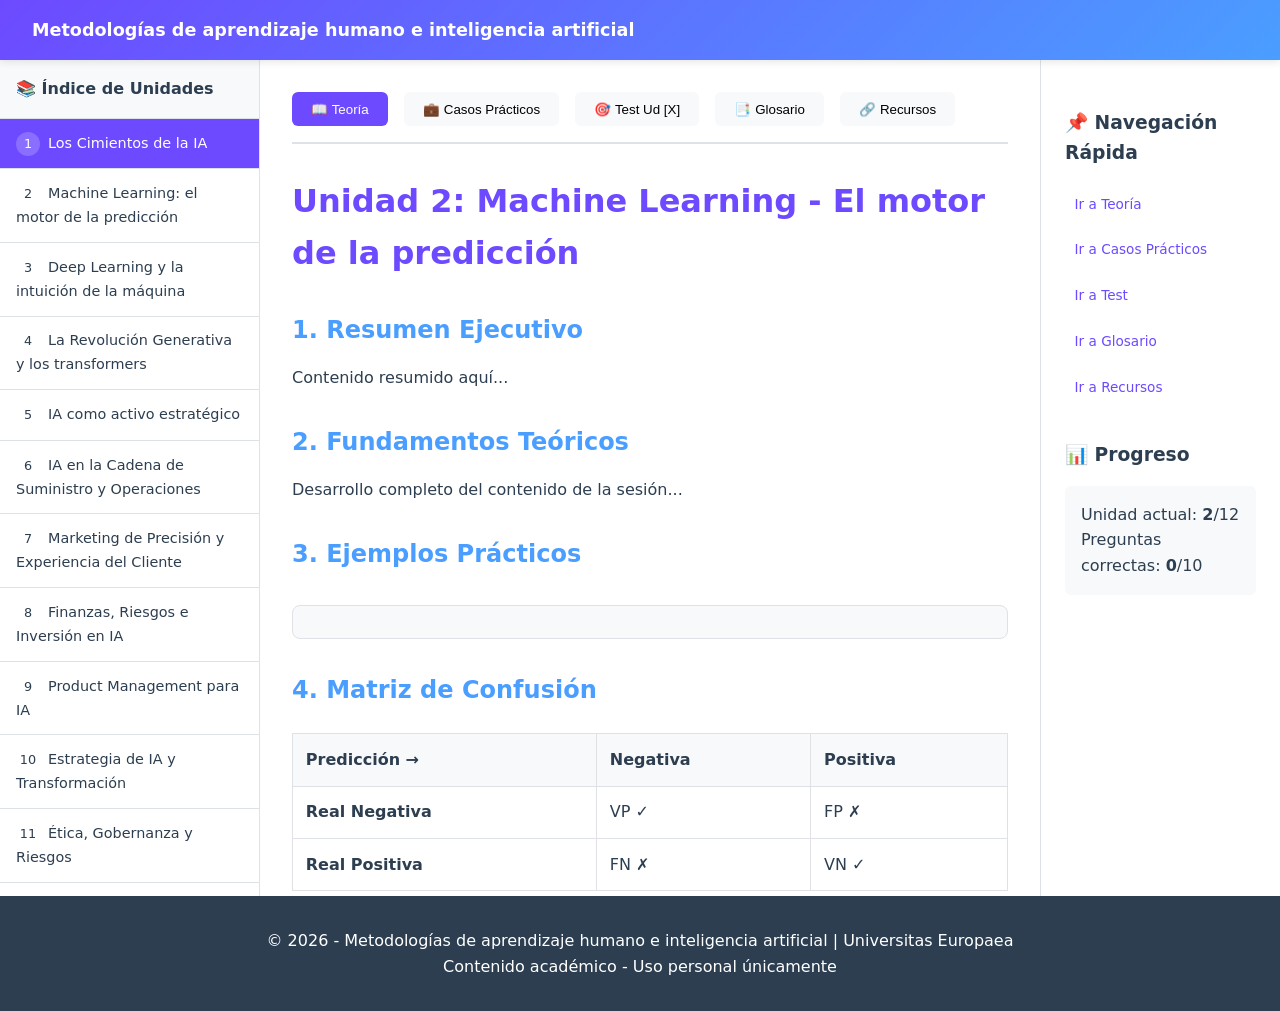
==== IA/index.html @ 917cd449 "Boceto para la asignatura de IA" ====
<!DOCTYPE html>
<html lang="es">
<head>
    <meta charset="UTF-8">
    <meta name="viewport" content="width=device-width, initial-scale=1.0">
    <title>Metodologías de IA - Curso Completo</title>
    <style>
        /* === RESET & BASE === */
        * { margin: 0; padding: 0; box-sizing: border-box; }
        
        :root {
            --primary: #6d4aff;
            --secondary: #4a9eff;
            --accent: #ff6b4a;
            --bg-light: #f8f9fa;
            --text-dark: #2c3e50;
            --border-color: #dee2e6;
        }
        
        body {
            font-family: 'Segoe UI', system-ui, sans-serif;
            line-height: 1.6;
            color: var(--text-dark);
            background: var(--bg-light);
        }
        
        /* === HEADER === */
        .header {
            background: linear-gradient(135deg, var(--primary), var(--secondary));
            color: white;
            padding: 1rem 2rem;
            position: sticky;
            top: 0;
            z-index: 1000;
            display: flex;
            justify-content: space-between;
            align-items: center;
            box-shadow: 0 2px 8px rgba(0,0,0,0.1);
        }
        
        .header-left {
            display: flex;
            align-items: center;
            gap: 1rem;
        }
        
        .menu-toggle {
            background: none;
            border: none;
            color: white;
            font-size: 1.5rem;
            cursor: pointer;
            display: none;
        }
        
        .course-title {
            font-weight: 600;
            font-size: 1.1rem;
        }
        
        /* === LAYOUT GRID === */
        .main-container {
            display: grid;
            grid-template-columns: 260px 1fr 240px;
            gap: 0;
            min-height: calc(100vh - 64px);
        }
        
        /* === MENU IZQUIERDO (ÍNDICE) === */
        .sidebar-left {
            background: white;
            border-right: 1px solid var(--border-color);
            overflow-y: auto;
            height: calc(100vh - 64px);
            position: sticky;
            top: 64px;
        }
        
        .sidebar-header {
            padding: 1rem;
            border-bottom: 1px solid var(--border-color);
            background: var(--bg-light);
            font-weight: 600;
        }
        
        .unit-list {
            list-style: none;
            padding: 0;
        }
        
        .unit-item {
            border-bottom: 1px solid var(--border-color);
        }
        
        .unit-link {
            display: block;
            padding: 0.8rem 1rem;
            text-decoration: none;
            color: var(--text-dark);
            transition: background 0.2s;
            font-size: 0.9rem;
        }
        
        .unit-link:hover, .unit-link.active {
            background: var(--primary);
            color: white;
        }
        
        .unit-number {
            display: inline-block;
            width: 24px;
            height: 24px;
            background: rgba(255,255,255,0.2);
            border-radius: 50%;
            text-align: center;
            line-height: 24px;
            margin-right: 0.5rem;
            font-size: 0.8rem;
        }
        
        /* === BODY PRINCIPAL === */
        .content-area {
            background: white;
            padding: 2rem;
            overflow-y: auto;
            height: calc(100vh - 64px);
        }
        
        .section-nav {
            display: flex;
            gap: 1rem;
            margin-bottom: 2rem;
            padding-bottom: 1rem;
            border-bottom: 2px solid var(--border-color);
            flex-wrap: wrap;
        }
        
        .nav-tab {
            padding: 0.6rem 1.2rem;
            background: var(--bg-light);
            border: none;
            border-radius: 6px;
            cursor: pointer;
            font-weight: 500;
            transition: all 0.2s;
        }
        
        .nav-tab.active {
            background: var(--primary);
            color: white;
        }
        
        .nav-tab:hover:not(.active) {
            background: var(--border-color);
        }
        
        /* === SECCIONES DE CONTENIDO === */
        .content-section {
            display: none;
            animation: fadeIn 0.3s ease;
        }
        
        .content-section.active {
            display: block;
        }
        
        @keyframes fadeIn {
            from { opacity: 0; transform: translateY(10px); }
            to { opacity: 1; transform: translateY(0); }
        }
        
        h1 { color: var(--primary); margin-bottom: 1.5rem; }
        h2 { color: var(--secondary); margin: 2rem 0 1rem; }
        h3 { color: var(--text-dark); margin: 1.5rem 0 1rem; }
        
        /* === CARDS PARA CASOS PRÁCTICOS === */
        .case-card {
            background: var(--bg-light);
            border-left: 4px solid var(--primary);
            padding: 1.5rem;
            margin: 1.5rem 0;
            border-radius: 8px;
        }
        
        .case-header {
            display: flex;
            justify-content: space-between;
            align-items: center;
            margin-bottom: 1rem;
        }
        
        .case-number {
            background: var(--primary);
            color: white;
            padding: 0.3rem 0.8rem;
            border-radius: 20px;
            font-size: 0.8rem;
        }
        
        .solution-toggle {
            background: var(--secondary);
            color: white;
            border: none;
            padding: 0.5rem 1rem;
            border-radius: 4px;
            cursor: pointer;
        }
        
        .solution-content {
            display: none;
            margin-top: 1rem;
            padding: 1rem;
            background: white;
            border-radius: 6px;
        }
        
        /* === GLOSARIO === */
        .glossary-search {
            width: 100%;
            padding: 0.8rem;
            border: 2px solid var(--border-color);
            border-radius: 6px;
            margin-bottom: 1rem;
            font-size: 1rem;
        }
        
        .glossary-term {
            background: var(--bg-light);
            padding: 1rem;
            margin: 0.5rem 0;
            border-radius: 6px;
        }
        
        .term-name {
            color: var(--primary);
            font-weight: 600;
        }
        
        /* === TEST QUIZ === */
        .quiz-question {
            margin: 2rem 0;
            padding: 1.5rem;
            background: var(--bg-light);
            border-radius: 8px;
        }
        
        .quiz-options {
            display: flex;
            flex-direction: column;
            gap: 0.5rem;
            margin-top: 1rem;
        }
        
        .quiz-option {
            padding: 0.8rem;
            border: 2px solid var(--border-color);
            border-radius: 4px;
            cursor: pointer;
            transition: all 0.2s;
        }
        
        .quiz-option:hover {
            border-color: var(--primary);
            background: rgba(109, 74, 255, 0.05);
        }
        
        .quiz-option.correct {
            border-color: #28a745;
            background: #d4edda;
        }
        
        .quiz-option.incorrect {
            border-color: #dc3545;
            background: #f8d7da;
        }
        
        /* === VISUALIZACIONES (VEGA-LITE) === */
        .chart-container {
            margin: 2rem 0;
            padding: 1rem;
            background: var(--bg-light);
            border-radius: 8px;
            border: 1px solid var(--border-color);
        }
        
        /* === SIMULADORES === */
        .simulator-controls {
            display: grid;
            grid-template-columns: repeat(auto-fit, minmax(200px, 1fr));
            gap: 1rem;
            padding: 1.5rem;
            background: var(--bg-light);
            border-radius: 8px;
            margin: 1rem 0;
        }
        
        .control-group {
            display: flex;
            flex-direction: column;
            gap: 0.5rem;
        }
        
        .control-group label {
            font-weight: 600;
            color: var(--text-dark);
        }
        
        .control-group input[type="range"] {
            width: 100%;
        }
        
        /* === MENU DERECHO === */
        .sidebar-right {
            background: white;
            border-left: 1px solid var(--border-color);
            overflow-y: auto;
            height: calc(100vh - 64px);
            position: sticky;
            top: 64px;
        }
        
        .right-section {
            padding: 1.5rem;
        }
        
        .quick-links {
            list-style: none;
            padding: 0;
        }
        
        .quick-link {
            display: block;
            padding: 0.6rem;
            color: var(--primary);
            text-decoration: none;
            margin: 0.3rem 0;
            border-radius: 4px;
            transition: background 0.2s;
            font-size: 0.85rem;
        }
        
        .quick-link:hover {
            background: var(--bg-light);
        }
        
        /* === FOOTER === */
        .footer {
            background: var(--text-dark);
            color: white;
            padding: 2rem;
            text-align: center;
        }
        
        /* === RESPONSIVE === */
        @media (max-width: 1024px) {
            .main-container {
                grid-template-columns: 220px 1fr 0px;
            }
            
            .sidebar-right {
                display: none;
            }
        }
        
        @media (max-width: 768px) {
            .main-container {
                grid-template-columns: 1fr;
            }
            
            .sidebar-left {
                position: fixed;
                left: -100%;
                width: 280px;
                z-index: 1001;
                transition: left 0.3s;
            }
            
            .sidebar-left.open {
                left: 0;
                box-shadow: 2px 0 10px rgba(0,0,0,0.3);
            }
            
            .menu-toggle {
                display: block;
            }
            
            .header-right {
                display: block;
            }
            
            .content-area {
                padding: 1rem;
            }
        }
        
        /* === TABLAS === */
        table {
            width: 100%;
            border-collapse: collapse;
            margin: 1.5rem 0;
        }
        
        th, td {
            border: 1px solid var(--border-color);
            padding: 0.8rem;
            text-align: left;
        }
        
        th {
            background: var(--bg-light);
            font-weight: 600;
        }
    </style>
</head>
<body>
    <!-- HEADER -->
    <header class="header">
        <div class="header-left">
            <button class="menu-toggle" onclick="toggleSidebar()">☰</button>
            <span class="course-title">Metodologías de aprendizaje humano e inteligencia artificial</span>
        </div>
        <button class="menu-toggle" onclick="toggleRightMenu()">⋮</button>
    </header>
    
    <!-- MAIN CONTAINER -->
    <div class="main-container">
        <!-- SIDEBAR IZQUIERDA - ÍNDICE UNIDADES -->
        <aside class="sidebar-left" id="leftSidebar">
            <div class="sidebar-header">
                📚 Índice de Unidades
            </div>
            <ul class="unit-list">
                <li class="unit-item"><a href="#unidad1" class="unit-link active" data-unit="1"><span class="unit-number">1</span>Los Cimientos de la IA</a></li>
                <li class="unit-item"><a href="#unidad2" class="unit-link" data-unit="2"><span class="unit-number">2</span>Machine Learning: el motor de la predicción</a></li>
                <li class="unit-item"><a href="#unidad3" class="unit-link" data-unit="3"><span class="unit-number">3</span>Deep Learning y la intuición de la máquina</a></li>
                <li class="unit-item"><a href="#unidad4" class="unit-link" data-unit="4"><span class="unit-number">4</span>La Revolución Generativa y los transformers</a></li>
                <li class="unit-item"><a href="#unidad5" class="unit-link" data-unit="5"><span class="unit-number">5</span>IA como activo estratégico</a></li>
                <li class="unit-item"><a href="#unidad6" class="unit-link" data-unit="6"><span class="unit-number">6</span>IA en la Cadena de Suministro y Operaciones</a></li>
                <li class="unit-item"><a href="#unidad7" class="unit-link" data-unit="7"><span class="unit-number">7</span>Marketing de Precisión y Experiencia del Cliente</a></li>
                <li class="unit-item"><a href="#unit8" class="unit-link" data-unit="8"><span class="unit-number">8</span>Finanzas, Riesgos e Inversión en IA</a></li>
                <li class="unit-item"><a href="#unidad9" class="unit-link" data-unit="9"><span class="unit-number">9</span>Product Management para IA</a></li>
                <li class="unit-item"><a href="#unidad10" class="unit-link" data-unit="10"><span class="unit-number">10</span>Estrategia de IA y Transformación</a></li>
                <li class="unit-item"><a href="#unidad11" class="unit-link" data-unit="11"><span class="unit-number">11</span>Ética, Gobernanza y Riesgos</a></li>
                <li class="unit-item"><a href="#unidad12" class="unit-link" data-unit="12"><span class="unit-number">12</span>Liderazgo Aumentado y Futuro</a></li>
            </ul>
        </aside>
        
        <!-- BODY CENTRAL - CONTENIDO -->
        <main class="content-area">
            <!-- NAV INTERNO -->
            <nav class="section-nav">
                <button class="nav-tab active" onclick="showSection('teoria')">📖 Teoría</button>
                <button class="nav-tab" onclick="showSection('casos')">💼 Casos Prácticos</button>
                <button class="nav-tab" onclick="showSection('test')">🎯 Test Ud [X]</button>
                <button class="nav-tab" onclick="showSection('glosario')">📑 Glosario</button>
                <button class="nav-tab" onclick="showSection('recursos')">🔗 Recursos</button>
            </nav>
            
            <!-- SECCIÓN TEORÍA (POR DEFECTO - UNIDAD 2) -->
            <div id="teoria" class="content-section active">
                <h1>Unidad 2: Machine Learning - El motor de la predicción</h1>
                
                <h2>1. Resumen Ejecutivo</h2>
                <p>Contenido resumido aquí...</p>
                
                <h2>2. Fundamentos Teóricos</h2>
                <p>Desarrollo completo del contenido de la sesión...</p>
                
                <h2>3. Ejemplos Prácticos</h2>
                <div class="chart-container" id="chartContainer">
                    <!-- Vega-Lite chart goes here -->
                </div>
                
                <h2>4. Matriz de Confusión</h2>
                <table>
                    <tr><th>Predicción →</th><th>Negativa</th><th>Positiva</th></tr>
                    <tr><td><strong>Real Negativa</strong></td><td>VP ✓</td><td>FP ✗</td></tr>
                    <tr><td><strong>Real Positiva</strong></td><td>FN ✗</td><td>VN ✓</td></tr>
                </table>
            </div>
            
            <!-- SECCIÓN CASOS PRÁCTICOS -->
            <div id="casos" class="content-section">
                <h1>Casos Prácticos - Unidad 2</h1>
                
                <div class="case-card">
                    <div class="case-header">
                        <h3>Caso Práctico 3: Optimización de la Retención de Clientes (Churn)</h3>
                        <span class="case-number">Caso 3</span>
                    </div>
                    <p><strong>Escenario:</strong> Operadora de telecomunicaciones con tasa de abandono del 12%...</p>
                    <button class="solution-toggle" onclick="toggleSolution(this)">Ver Solución</button>
                    <div class="solution-content">
                        <h4>Solución Propuesta:</h4>
                        <p>Descripción completa de la solución...</p>
                    </div>
                </div>
                
                <div class="case-card">
                    <div class="case-header">
                        <h3>Caso Práctico 4: Segmentación Inteligente para Fármaco</h3>
                        <span class="case-number">Caso 4</span>
                    </div>
                    <p><strong>Escenario:</strong> Empresa biotecnológica con 2 millones de usuarios...</p>
                    <button class="solution-toggle" onclick="toggleSolution(this)">Ver Solución</button>
                    <div class="solution-content">
                        <h4>Solución Propuesta:</h4>
                        <p>Descripción completa de la solución...</p>
                    </div>
                </div>
            </div>
            
            <!-- SECCIÓN TEST -->
            <div id="test" class="content-section">
                <h1>Test de Autoevaluación - Unidad 2</h1>
                
                <div class="quiz-question" data-answer="b">
                    <p><strong>1.</strong> ¿Qué diferencia principal hay entre BI y ML?</p>
                    <div class="quiz-options">
                        <div class="quiz-option" onclick="checkAnswer(this, 'a')">BI predice futuro, ML reporta pasado</div>
                        <div class="quiz-option" onclick="checkAnswer(this, 'b')">BI reporta pasado, ML predice futuro</div>
                        <div class="quiz-option" onclick="checkAnswer(this, 'c')">Ambos hacen lo mismo</div>
                        <div class="quiz-option" onclick="checkAnswer(this, 'd')">Ninguna es correcta</div>
                    </div>
                </div>
                
                <div class="quiz-question" data-answer="c">
                    <p><strong>2.</strong> ¿Cuál es la causa del overfitting?</p>
                    <div class="quiz-options">
                        <div class="quiz-option" onclick="checkAnswer(this, 'a')">Modelo demasiado simple</div>
                        <div class="quiz-option" onclick="checkAnswer(this, 'b')">Pocos datos</div>
                        <div class="quiz-option" onclick="checkAnswer(this, 'c')">Modelo memoriza en lugar de aprender</div>
                        <div class="quiz-option" onclick="checkAnswer(this, 'd')">Exceso de regularización</div>
                    </div>
                </div>
            </div>
            
            <!-- SECCIÓN GLOSARIO -->
            <div id="glosario" class="content-section">
                <h1>Glosario - Unidad 2</h1>
                <input type="text" class="glossary-search" placeholder="🔍 Buscar término..." onkeyup="filterGlossary(this.value)">
                
                <div class="glossary-term">
                    <span class="term-name">Machine Learning</span>
                    <p>Paradigma donde el algoritmo diseña su propia lógica interna mediante estadística...</p>
                </div>
                
                <div class="glossary-term">
                    <span class="term-name">Data Drift</span>
                    <p>Cambio en la distribución de datos de entrada que degrada rendimiento del modelo...</p>
                </div>
            </div>
            
            <!-- SECCIÓN RECURSOS -->
            <div id="recursos" class="content-section">
                <h1>Recursos Adicionales</h1>
                <ul>
                    <li><a href="#">Material oficial Unidad 2 (PDF)</a></li>
                    <li><a href="#">Diapositivas Sesiones 3, 4, 5, 6</a></li>
                    <li><a href="#">Artículos complementarios</a></li>
                </ul>
            </div>
        </main>
        
        <!-- SIDEBAR DERECHA - NAVEGACIÓN RÁPIDA -->
        <aside class="sidebar-right">
            <div class="right-section">
                <h3>📌 Navegación Rápida</h3>
                <ul class="quick-links">
                    <li><a href="#teoria" class="quick-link">Ir a Teoría</a></li>
                    <li><a href="#casos" class="quick-link">Ir a Casos Prácticos</a></li>
                    <li><a href="#test" class="quick-link">Ir a Test</a></li>
                    <li><a href="#glosario" class="quick-link">Ir a Glosario</a></li>
                    <li><a href="#recursos" class="quick-link">Ir a Recursos</a></li>
                </ul>
                
                <h3 style="margin-top: 2rem;">📊 Progreso</h3>
                <div style="background: var(--bg-light); padding: 1rem; border-radius: 6px;">
                    <p>Unidad actual: <strong>2</strong>/12</p>
                    <p>Preguntas correctas: <strong>0</strong>/10</p>
                </div>
            </div>
        </aside>
    </div>
    
    <!-- FOOTER -->
    <footer class="footer">
        <p>© 2026 - Metodologías de aprendizaje humano e inteligencia artificial | Universitas Europaea</p>
        <p>Contenido académico - Uso personal únicamente</p>
    </footer>
    
    <!-- JAVASCRIPT -->
    <script>
        // === NAVEGACIÓN ENTRE SECCIONES ===
        function showSection(sectionId) {
            document.querySelectorAll('.content-section').forEach(sec => {
                sec.classList.remove('active');
            });
            document.querySelectorAll('.nav-tab').forEach(tab => {
                tab.classList.remove('active');
            });
            document.getElementById(sectionId).classList.add('active');
            event.target.classList.add('active');
            
            // Guardar progreso en localStorage
            localStorage.setItem('lastSection', sectionId);
        }
        
        // === TOGGLE MENÚ IZQUIERDO (MÓVIL) ===
        function toggleSidebar() {
            document.getElementById('leftSidebar').classList.toggle('open');
        }
        
        // === TOGGLE MENÚ DERECHO ===
        function toggleRightMenu() {
            const right = document.querySelector('.sidebar-right');
            right.style.display = right.style.display === 'none' ? 'block' : 'none';
        }
        
        // === MOSTRAR/OCCULTAR SOLUCIÓN CASOS ===
        function toggleSolution(btn) {
            const content = btn.nextElementSibling;
            content.style.display = content.style.display === 'block' ? 'none' : 'block';
            btn.textContent = content.style.display === 'block' ? 'Ocultar Solución' : 'Ver Solución';
        }
        
        // === VERIFICAR RESPUESTAS TEST ===
        function checkAnswer(option, selected) {
            const parent = option.parentElement.parentElement;
            const correct = parent.dataset.answer;
            
            // Deshabilitar más clicks
            parent.querySelectorAll('.quiz-option').forEach(opt => {
                opt.onclick = null;
            });
            
            if (selected === correct) {
                option.classList.add('correct');
            } else {
                option.classList.add('incorrect');
                // Marcar la correcta
                parent.querySelectorAll('.quiz-option').forEach(opt => {
                    if (opt.onclick && opt.getAttribute('onclick').includes(correct)) {
                        opt.classList.add('correct');
                    }
                });
            }
            
            // Actualizar progreso
            updateProgress();
        }
        
        // === ACTUALIZAR PROGRESO ===
        let score = 0;
        function updateProgress() {
            score++;
            document.querySelector('.sidebar-right p:nth-child(3)').innerHTML = 
                `Preguntas correctas: <strong>${score}</strong>/10`;
        }
        
        // === FILTRO GLOSARIO ===
        function filterGlossary(query) {
            const terms = document.querySelectorAll('.glossary-term');
            query = query.toLowerCase();
            
            terms.forEach(term => {
                const text = term.textContent.toLowerCase();
                term.style.display = text.includes(query) ? 'block' : 'none';
            });
        }
        
        // === CARGAR ÚLTIMA SECCIÓN GUARDADA ===
        window.addEventListener('load', () => {
            const saved = localStorage.getItem('lastSection');
            if (saved) {
                showSection(saved);
            }
        });
        
        // === RESPONSIVE: CERRAR SIDEBAR AL CLICK EN ENLACE ===
        document.querySelectorAll('.unit-link').forEach(link => {
            link.addEventListener('click', () => {
                if (window.innerWidth <= 768) {
                    document.getElementById('leftSidebar').classList.remove('open');
                }
            });
        });
    </script>
</body>
</html>
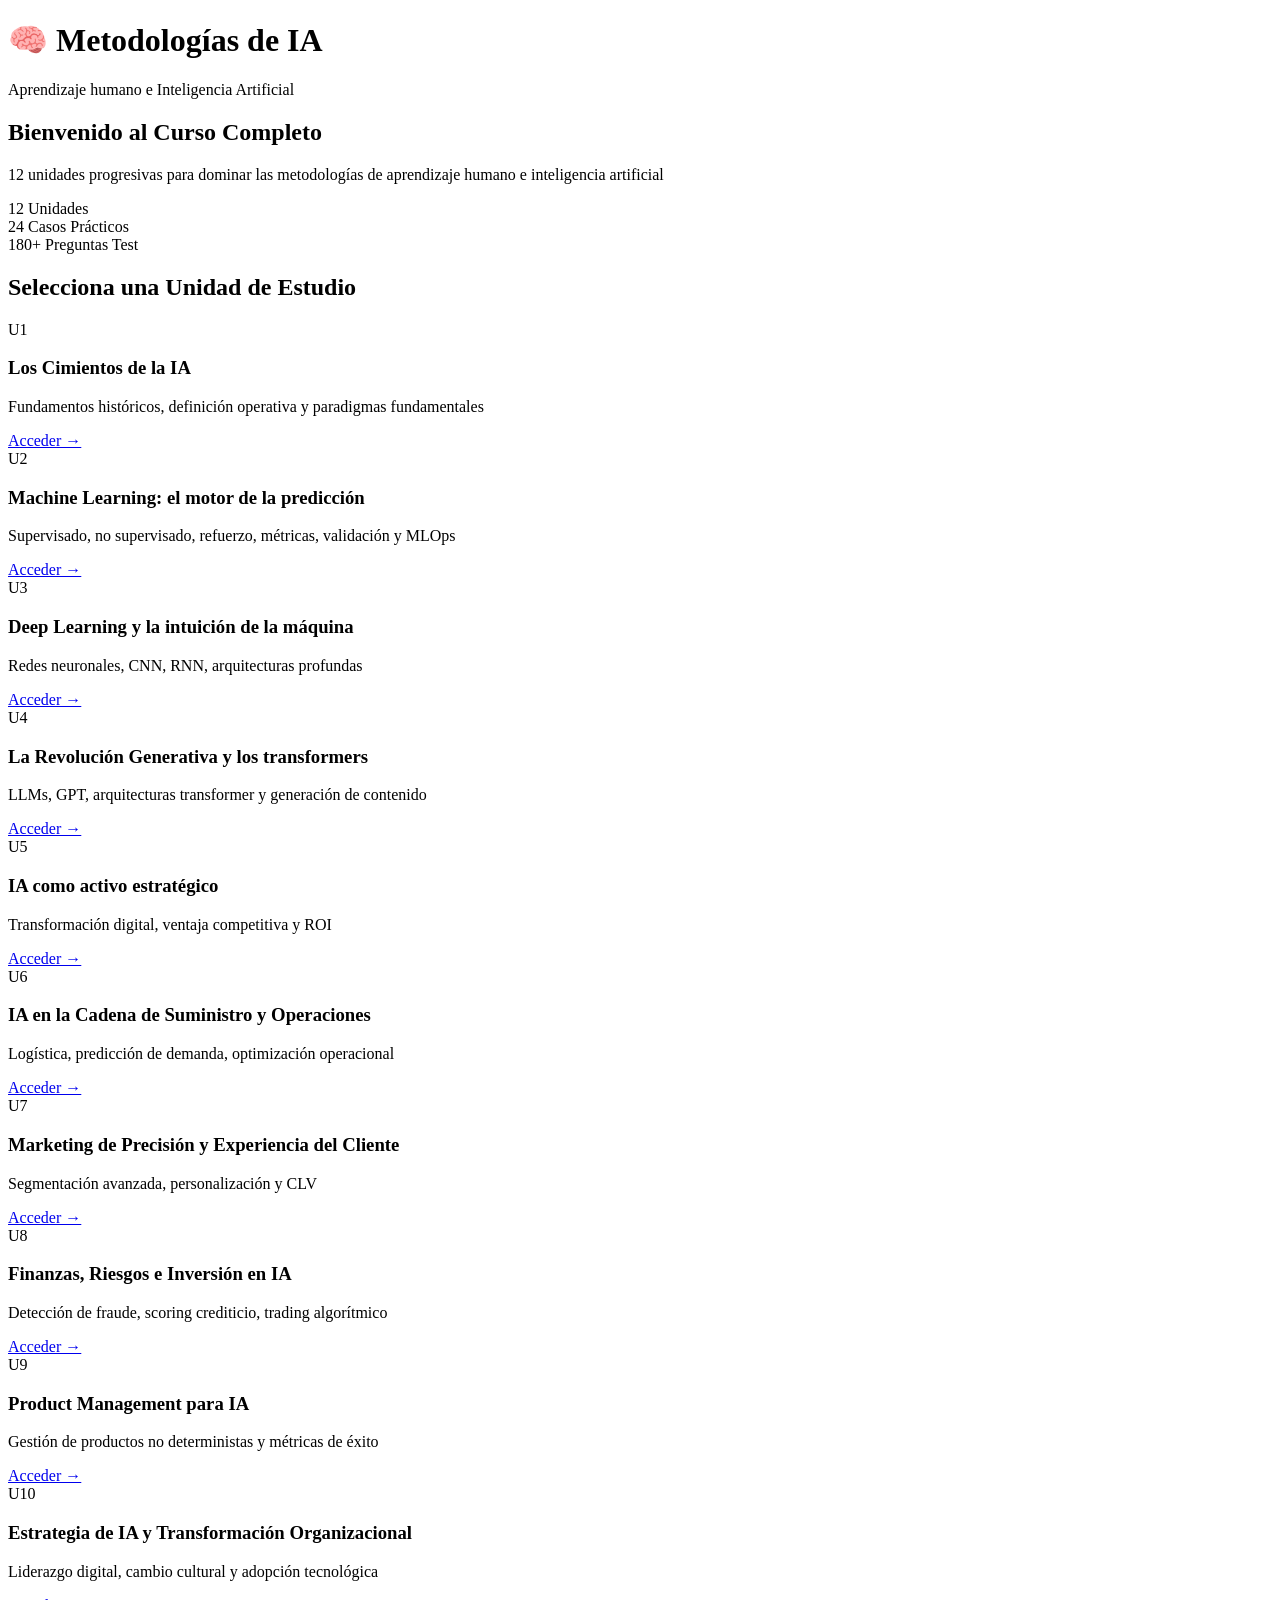
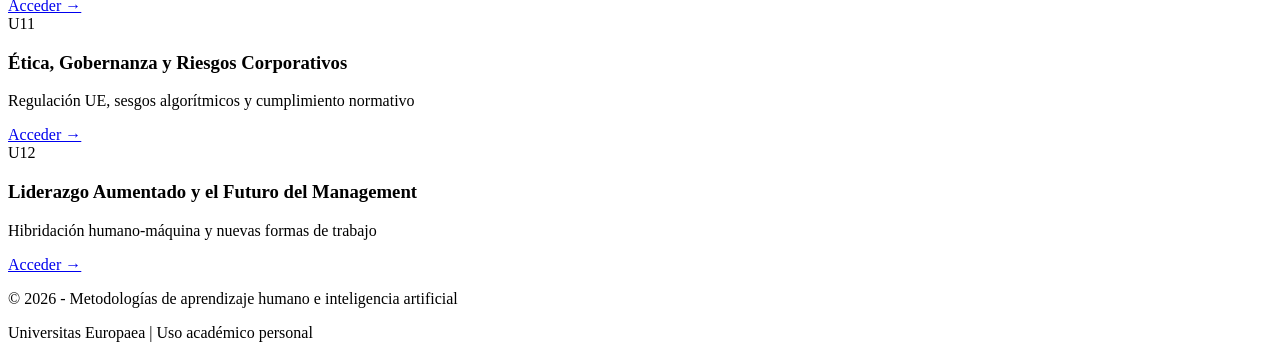
==== commit 23d0497f: "1. index.html (Página Principal)" ====
--- a/IA/index.html
+++ b/IA/index.html
@@ -3,688 +3,162 @@
 <head>
     <meta charset="UTF-8">
     <meta name="viewport" content="width=device-width, initial-scale=1.0">
-    <title>Metodologías de IA - Curso Completo</title>
-    <style>
-        /* === RESET & BASE === */
-        * { margin: 0; padding: 0; box-sizing: border-box; }
-        
-        :root {
-            --primary: #6d4aff;
-            --secondary: #4a9eff;
-            --accent: #ff6b4a;
-            --bg-light: #f8f9fa;
-            --text-dark: #2c3e50;
-            --border-color: #dee2e6;
-        }
-        
-        body {
-            font-family: 'Segoe UI', system-ui, sans-serif;
-            line-height: 1.6;
-            color: var(--text-dark);
-            background: var(--bg-light);
-        }
-        
-        /* === HEADER === */
-        .header {
-            background: linear-gradient(135deg, var(--primary), var(--secondary));
-            color: white;
-            padding: 1rem 2rem;
-            position: sticky;
-            top: 0;
-            z-index: 1000;
-            display: flex;
-            justify-content: space-between;
-            align-items: center;
-            box-shadow: 0 2px 8px rgba(0,0,0,0.1);
-        }
-        
-        .header-left {
-            display: flex;
-            align-items: center;
-            gap: 1rem;
-        }
-        
-        .menu-toggle {
-            background: none;
-            border: none;
-            color: white;
-            font-size: 1.5rem;
-            cursor: pointer;
-            display: none;
-        }
-        
-        .course-title {
-            font-weight: 600;
-            font-size: 1.1rem;
-        }
-        
-        /* === LAYOUT GRID === */
-        .main-container {
-            display: grid;
-            grid-template-columns: 260px 1fr 240px;
-            gap: 0;
-            min-height: calc(100vh - 64px);
-        }
-        
-        /* === MENU IZQUIERDO (ÍNDICE) === */
-        .sidebar-left {
-            background: white;
-            border-right: 1px solid var(--border-color);
-            overflow-y: auto;
-            height: calc(100vh - 64px);
-            position: sticky;
-            top: 64px;
-        }
-        
-        .sidebar-header {
-            padding: 1rem;
-            border-bottom: 1px solid var(--border-color);
-            background: var(--bg-light);
-            font-weight: 600;
-        }
-        
-        .unit-list {
-            list-style: none;
-            padding: 0;
-        }
-        
-        .unit-item {
-            border-bottom: 1px solid var(--border-color);
-        }
-        
-        .unit-link {
-            display: block;
-            padding: 0.8rem 1rem;
-            text-decoration: none;
-            color: var(--text-dark);
-            transition: background 0.2s;
-            font-size: 0.9rem;
-        }
-        
-        .unit-link:hover, .unit-link.active {
-            background: var(--primary);
-            color: white;
-        }
-        
-        .unit-number {
-            display: inline-block;
-            width: 24px;
-            height: 24px;
-            background: rgba(255,255,255,0.2);
-            border-radius: 50%;
-            text-align: center;
-            line-height: 24px;
-            margin-right: 0.5rem;
-            font-size: 0.8rem;
-        }
-        
-        /* === BODY PRINCIPAL === */
-        .content-area {
-            background: white;
-            padding: 2rem;
-            overflow-y: auto;
-            height: calc(100vh - 64px);
-        }
-        
-        .section-nav {
-            display: flex;
-            gap: 1rem;
-            margin-bottom: 2rem;
-            padding-bottom: 1rem;
-            border-bottom: 2px solid var(--border-color);
-            flex-wrap: wrap;
-        }
-        
-        .nav-tab {
-            padding: 0.6rem 1.2rem;
-            background: var(--bg-light);
-            border: none;
-            border-radius: 6px;
-            cursor: pointer;
-            font-weight: 500;
-            transition: all 0.2s;
-        }
-        
-        .nav-tab.active {
-            background: var(--primary);
-            color: white;
-        }
-        
-        .nav-tab:hover:not(.active) {
-            background: var(--border-color);
-        }
-        
-        /* === SECCIONES DE CONTENIDO === */
-        .content-section {
-            display: none;
-            animation: fadeIn 0.3s ease;
-        }
-        
-        .content-section.active {
-            display: block;
-        }
-        
-        @keyframes fadeIn {
-            from { opacity: 0; transform: translateY(10px); }
-            to { opacity: 1; transform: translateY(0); }
-        }
-        
-        h1 { color: var(--primary); margin-bottom: 1.5rem; }
-        h2 { color: var(--secondary); margin: 2rem 0 1rem; }
-        h3 { color: var(--text-dark); margin: 1.5rem 0 1rem; }
-        
-        /* === CARDS PARA CASOS PRÁCTICOS === */
-        .case-card {
-            background: var(--bg-light);
-            border-left: 4px solid var(--primary);
-            padding: 1.5rem;
-            margin: 1.5rem 0;
-            border-radius: 8px;
-        }
-        
-        .case-header {
-            display: flex;
-            justify-content: space-between;
-            align-items: center;
-            margin-bottom: 1rem;
-        }
-        
-        .case-number {
-            background: var(--primary);
-            color: white;
-            padding: 0.3rem 0.8rem;
-            border-radius: 20px;
-            font-size: 0.8rem;
-        }
-        
-        .solution-toggle {
-            background: var(--secondary);
-            color: white;
-            border: none;
-            padding: 0.5rem 1rem;
-            border-radius: 4px;
-            cursor: pointer;
-        }
-        
-        .solution-content {
-            display: none;
-            margin-top: 1rem;
-            padding: 1rem;
-            background: white;
-            border-radius: 6px;
-        }
-        
-        /* === GLOSARIO === */
-        .glossary-search {
-            width: 100%;
-            padding: 0.8rem;
-            border: 2px solid var(--border-color);
-            border-radius: 6px;
-            margin-bottom: 1rem;
-            font-size: 1rem;
-        }
-        
-        .glossary-term {
-            background: var(--bg-light);
-            padding: 1rem;
-            margin: 0.5rem 0;
-            border-radius: 6px;
-        }
-        
-        .term-name {
-            color: var(--primary);
-            font-weight: 600;
-        }
-        
-        /* === TEST QUIZ === */
-        .quiz-question {
-            margin: 2rem 0;
-            padding: 1.5rem;
-            background: var(--bg-light);
-            border-radius: 8px;
-        }
-        
-        .quiz-options {
-            display: flex;
-            flex-direction: column;
-            gap: 0.5rem;
-            margin-top: 1rem;
-        }
-        
-        .quiz-option {
-            padding: 0.8rem;
-            border: 2px solid var(--border-color);
-            border-radius: 4px;
-            cursor: pointer;
-            transition: all 0.2s;
-        }
-        
-        .quiz-option:hover {
-            border-color: var(--primary);
-            background: rgba(109, 74, 255, 0.05);
-        }
-        
-        .quiz-option.correct {
-            border-color: #28a745;
-            background: #d4edda;
-        }
-        
-        .quiz-option.incorrect {
-            border-color: #dc3545;
-            background: #f8d7da;
-        }
-        
-        /* === VISUALIZACIONES (VEGA-LITE) === */
-        .chart-container {
-            margin: 2rem 0;
-            padding: 1rem;
-            background: var(--bg-light);
-            border-radius: 8px;
-            border: 1px solid var(--border-color);
-        }
-        
-        /* === SIMULADORES === */
-        .simulator-controls {
-            display: grid;
-            grid-template-columns: repeat(auto-fit, minmax(200px, 1fr));
-            gap: 1rem;
-            padding: 1.5rem;
-            background: var(--bg-light);
-            border-radius: 8px;
-            margin: 1rem 0;
-        }
-        
-        .control-group {
-            display: flex;
-            flex-direction: column;
-            gap: 0.5rem;
-        }
-        
-        .control-group label {
-            font-weight: 600;
-            color: var(--text-dark);
-        }
-        
-        .control-group input[type="range"] {
-            width: 100%;
-        }
-        
-        /* === MENU DERECHO === */
-        .sidebar-right {
-            background: white;
-            border-left: 1px solid var(--border-color);
-            overflow-y: auto;
-            height: calc(100vh - 64px);
-            position: sticky;
-            top: 64px;
-        }
-        
-        .right-section {
-            padding: 1.5rem;
-        }
-        
-        .quick-links {
-            list-style: none;
-            padding: 0;
-        }
-        
-        .quick-link {
-            display: block;
-            padding: 0.6rem;
-            color: var(--primary);
-            text-decoration: none;
-            margin: 0.3rem 0;
-            border-radius: 4px;
-            transition: background 0.2s;
-            font-size: 0.85rem;
-        }
-        
-        .quick-link:hover {
-            background: var(--bg-light);
-        }
-        
-        /* === FOOTER === */
-        .footer {
-            background: var(--text-dark);
-            color: white;
-            padding: 2rem;
-            text-align: center;
-        }
-        
-        /* === RESPONSIVE === */
-        @media (max-width: 1024px) {
-            .main-container {
-                grid-template-columns: 220px 1fr 0px;
-            }
-            
-            .sidebar-right {
-                display: none;
-            }
-        }
-        
-        @media (max-width: 768px) {
-            .main-container {
-                grid-template-columns: 1fr;
-            }
-            
-            .sidebar-left {
-                position: fixed;
-                left: -100%;
-                width: 280px;
-                z-index: 1001;
-                transition: left 0.3s;
-            }
-            
-            .sidebar-left.open {
-                left: 0;
-                box-shadow: 2px 0 10px rgba(0,0,0,0.3);
-            }
-            
-            .menu-toggle {
-                display: block;
-            }
-            
-            .header-right {
-                display: block;
-            }
-            
-            .content-area {
-                padding: 1rem;
-            }
-        }
-        
-        /* === TABLAS === */
-        table {
-            width: 100%;
-            border-collapse: collapse;
-            margin: 1.5rem 0;
-        }
-        
-        th, td {
-            border: 1px solid var(--border-color);
-            padding: 0.8rem;
-            text-align: left;
-        }
-        
-        th {
-            background: var(--bg-light);
-            font-weight: 600;
-        }
-    </style>
+    <title>Metodologías de IA - Portada</title>
+    <link rel="stylesheet" href="css/styles.css">
 </head>
 <body>
     <!-- HEADER -->
     <header class="header">
-        <div class="header-left">
-            <button class="menu-toggle" onclick="toggleSidebar()">☰</button>
-            <span class="course-title">Metodologías de aprendizaje humano e inteligencia artificial</span>
+        <div class="header-container">
+            <div class="logo-area">
+                <h1>🧠 Metodologías de IA</h1>
+                <p class="subtitle">Aprendizaje humano e Inteligencia Artificial</p>
+            </div>
         </div>
-        <button class="menu-toggle" onclick="toggleRightMenu()">⋮</button>
     </header>
     
-    <!-- MAIN CONTAINER -->
-    <div class="main-container">
-        <!-- SIDEBAR IZQUIERDA - ÍNDICE UNIDADES -->
-        <aside class="sidebar-left" id="leftSidebar">
-            <div class="sidebar-header">
-                📚 Índice de Unidades
-            </div>
-            <ul class="unit-list">
-                <li class="unit-item"><a href="#unidad1" class="unit-link active" data-unit="1"><span class="unit-number">1</span>Los Cimientos de la IA</a></li>
-                <li class="unit-item"><a href="#unidad2" class="unit-link" data-unit="2"><span class="unit-number">2</span>Machine Learning: el motor de la predicción</a></li>
-                <li class="unit-item"><a href="#unidad3" class="unit-link" data-unit="3"><span class="unit-number">3</span>Deep Learning y la intuición de la máquina</a></li>
-                <li class="unit-item"><a href="#unidad4" class="unit-link" data-unit="4"><span class="unit-number">4</span>La Revolución Generativa y los transformers</a></li>
-                <li class="unit-item"><a href="#unidad5" class="unit-link" data-unit="5"><span class="unit-number">5</span>IA como activo estratégico</a></li>
-                <li class="unit-item"><a href="#unidad6" class="unit-link" data-unit="6"><span class="unit-number">6</span>IA en la Cadena de Suministro y Operaciones</a></li>
-                <li class="unit-item"><a href="#unidad7" class="unit-link" data-unit="7"><span class="unit-number">7</span>Marketing de Precisión y Experiencia del Cliente</a></li>
-                <li class="unit-item"><a href="#unit8" class="unit-link" data-unit="8"><span class="unit-number">8</span>Finanzas, Riesgos e Inversión en IA</a></li>
-                <li class="unit-item"><a href="#unidad9" class="unit-link" data-unit="9"><span class="unit-number">9</span>Product Management para IA</a></li>
-                <li class="unit-item"><a href="#unidad10" class="unit-link" data-unit="10"><span class="unit-number">10</span>Estrategia de IA y Transformación</a></li>
-                <li class="unit-item"><a href="#unidad11" class="unit-link" data-unit="11"><span class="unit-number">11</span>Ética, Gobernanza y Riesgos</a></li>
-                <li class="unit-item"><a href="#unidad12" class="unit-link" data-unit="12"><span class="unit-number">12</span>Liderazgo Aumentado y Futuro</a></li>
-            </ul>
-        </aside>
-        
-        <!-- BODY CENTRAL - CONTENIDO -->
-        <main class="content-area">
-            <!-- NAV INTERNO -->
-            <nav class="section-nav">
-                <button class="nav-tab active" onclick="showSection('teoria')">📖 Teoría</button>
-                <button class="nav-tab" onclick="showSection('casos')">💼 Casos Prácticos</button>
-                <button class="nav-tab" onclick="showSection('test')">🎯 Test Ud [X]</button>
-                <button class="nav-tab" onclick="showSection('glosario')">📑 Glosario</button>
-                <button class="nav-tab" onclick="showSection('recursos')">🔗 Recursos</button>
-            </nav>
-            
-            <!-- SECCIÓN TEORÍA (POR DEFECTO - UNIDAD 2) -->
-            <div id="teoria" class="content-section active">
-                <h1>Unidad 2: Machine Learning - El motor de la predicción</h1>
-                
-                <h2>1. Resumen Ejecutivo</h2>
-                <p>Contenido resumido aquí...</p>
-                
-                <h2>2. Fundamentos Teóricos</h2>
-                <p>Desarrollo completo del contenido de la sesión...</p>
-                
-                <h2>3. Ejemplos Prácticos</h2>
-                <div class="chart-container" id="chartContainer">
-                    <!-- Vega-Lite chart goes here -->
+    <!-- HERO SECTION -->
+    <section class="hero-section">
+        <div class="hero-content">
+            <h2>Bienvenido al Curso Completo</h2>
+            <p>12 unidades progresivas para dominar las metodologías de aprendizaje humano e inteligencia artificial</p>
+            <div class="stats-container">
+                <div class="stat-card">
+                    <span class="stat-number">12</span>
+                    <span class="stat-label">Unidades</span>
                 </div>
-                
-                <h2>4. Matriz de Confusión</h2>
-                <table>
-                    <tr><th>Predicción →</th><th>Negativa</th><th>Positiva</th></tr>
-                    <tr><td><strong>Real Negativa</strong></td><td>VP ✓</td><td>FP ✗</td></tr>
-                    <tr><td><strong>Real Positiva</strong></td><td>FN ✗</td><td>VN ✓</td></tr>
-                </table>
-            </div>
-            
-            <!-- SECCIÓN CASOS PRÁCTICOS -->
-            <div id="casos" class="content-section">
-                <h1>Casos Prácticos - Unidad 2</h1>
-                
-                <div class="case-card">
-                    <div class="case-header">
-                        <h3>Caso Práctico 3: Optimización de la Retención de Clientes (Churn)</h3>
-                        <span class="case-number">Caso 3</span>
-                    </div>
-                    <p><strong>Escenario:</strong> Operadora de telecomunicaciones con tasa de abandono del 12%...</p>
-                    <button class="solution-toggle" onclick="toggleSolution(this)">Ver Solución</button>
-                    <div class="solution-content">
-                        <h4>Solución Propuesta:</h4>
-                        <p>Descripción completa de la solución...</p>
-                    </div>
+                <div class="stat-card">
+                    <span class="stat-number">24</span>
+                    <span class="stat-label">Casos Prácticos</span>
                 </div>
-                
-                <div class="case-card">
-                    <div class="case-header">
-                        <h3>Caso Práctico 4: Segmentación Inteligente para Fármaco</h3>
-                        <span class="case-number">Caso 4</span>
-                    </div>
-                    <p><strong>Escenario:</strong> Empresa biotecnológica con 2 millones de usuarios...</p>
-                    <button class="solution-toggle" onclick="toggleSolution(this)">Ver Solución</button>
-                    <div class="solution-content">
-                        <h4>Solución Propuesta:</h4>
-                        <p>Descripción completa de la solución...</p>
-                    </div>
+                <div class="stat-card">
+                    <span class="stat-number">180+</span>
+                    <span class="stat-label">Preguntas Test</span>
                 </div>
             </div>
-            
-            <!-- SECCIÓN TEST -->
-            <div id="test" class="content-section">
-                <h1>Test de Autoevaluación - Unidad 2</h1>
-                
-                <div class="quiz-question" data-answer="b">
-                    <p><strong>1.</strong> ¿Qué diferencia principal hay entre BI y ML?</p>
-                    <div class="quiz-options">
-                        <div class="quiz-option" onclick="checkAnswer(this, 'a')">BI predice futuro, ML reporta pasado</div>
-                        <div class="quiz-option" onclick="checkAnswer(this, 'b')">BI reporta pasado, ML predice futuro</div>
-                        <div class="quiz-option" onclick="checkAnswer(this, 'c')">Ambos hacen lo mismo</div>
-                        <div class="quiz-option" onclick="checkAnswer(this, 'd')">Ninguna es correcta</div>
-                    </div>
-                </div>
-                
-                <div class="quiz-question" data-answer="c">
-                    <p><strong>2.</strong> ¿Cuál es la causa del overfitting?</p>
-                    <div class="quiz-options">
-                        <div class="quiz-option" onclick="checkAnswer(this, 'a')">Modelo demasiado simple</div>
-                        <div class="quiz-option" onclick="checkAnswer(this, 'b')">Pocos datos</div>
-                        <div class="quiz-option" onclick="checkAnswer(this, 'c')">Modelo memoriza en lugar de aprender</div>
-                        <div class="quiz-option" onclick="checkAnswer(this, 'd')">Exceso de regularización</div>
-                    </div>
-                </div>
+        </div>
+    </section>
+    
+    <!-- LISTADO DE UNIDADES -->
+    <main class="units-grid">
+        <h2 class="section-title">Selecciona una Unidad de Estudio</h2>
+        
+        <div class="unit-card">
+            <div class="unit-badge">U1</div>
+            <div class="unit-content">
+                <h3>Los Cimientos de la IA</h3>
+                <p>Fundamentos históricos, definición operativa y paradigmas fundamentales</p>
             </div>
-            
-            <!-- SECCIÓN GLOSARIO -->
-            <div id="glosario" class="content-section">
-                <h1>Glosario - Unidad 2</h1>
-                <input type="text" class="glossary-search" placeholder="🔍 Buscar término..." onkeyup="filterGlossary(this.value)">
-                
-                <div class="glossary-term">
-                    <span class="term-name">Machine Learning</span>
-                    <p>Paradigma donde el algoritmo diseña su propia lógica interna mediante estadística...</p>
-                </div>
-                
-                <div class="glossary-term">
-                    <span class="term-name">Data Drift</span>
-                    <p>Cambio en la distribución de datos de entrada que degrada rendimiento del modelo...</p>
-                </div>
+            <a href="temas/tema1.html" class="btn-units">Acceder →</a>
+        </div>
+        
+        <div class="unit-card featured">
+            <div class="unit-badge">U2</div>
+            <div class="unit-content">
+                <h3>Machine Learning: el motor de la predicción</h3>
+                <p>Supervisado, no supervisado, refuerzo, métricas, validación y MLOps</p>
+                <div class="progress-bar"><div class="progress-fill"></div></div>
             </div>
-            
-            <!-- SECCIÓN RECURSOS -->
-            <div id="recursos" class="content-section">
-                <h1>Recursos Adicionales</h1>
-                <ul>
-                    <li><a href="#">Material oficial Unidad 2 (PDF)</a></li>
-                    <li><a href="#">Diapositivas Sesiones 3, 4, 5, 6</a></li>
-                    <li><a href="#">Artículos complementarios</a></li>
-                </ul>
+            <a href="temas/tema2.html" class="btn-units">Acceder →</a>
+        </div>
+        
+        <div class="unit-card">
+            <div class="unit-badge">U3</div>
+            <div class="unit-content">
+                <h3>Deep Learning y la intuición de la máquina</h3>
+                <p>Redes neuronales, CNN, RNN, arquitecturas profundas</p>
             </div>
-        </main>
+            <a href="temas/tema3.html" class="btn-units">Acceder →</a>
+        </div>
         
-        <!-- SIDEBAR DERECHA - NAVEGACIÓN RÁPIDA -->
-        <aside class="sidebar-right">
-            <div class="right-section">
-                <h3>📌 Navegación Rápida</h3>
-                <ul class="quick-links">
-                    <li><a href="#teoria" class="quick-link">Ir a Teoría</a></li>
-                    <li><a href="#casos" class="quick-link">Ir a Casos Prácticos</a></li>
-                    <li><a href="#test" class="quick-link">Ir a Test</a></li>
-                    <li><a href="#glosario" class="quick-link">Ir a Glosario</a></li>
-                    <li><a href="#recursos" class="quick-link">Ir a Recursos</a></li>
-                </ul>
-                
-                <h3 style="margin-top: 2rem;">📊 Progreso</h3>
-                <div style="background: var(--bg-light); padding: 1rem; border-radius: 6px;">
-                    <p>Unidad actual: <strong>2</strong>/12</p>
-                    <p>Preguntas correctas: <strong>0</strong>/10</p>
-                </div>
+        <div class="unit-card">
+            <div class="unit-badge">U4</div>
+            <div class="unit-content">
+                <h3>La Revolución Generativa y los transformers</h3>
+                <p>LLMs, GPT, arquitecturas transformer y generación de contenido</p>
             </div>
-        </aside>
-    </div>
+            <a href="temas/tema4.html" class="btn-units">Acceder →</a>
+        </div>
+        
+        <div class="unit-card">
+            <div class="unit-badge">U5</div>
+            <div class="unit-content">
+                <h3>IA como activo estratégico</h3>
+                <p>Transformación digital, ventaja competitiva y ROI</p>
+            </div>
+            <a href="temas/tema5.html" class="btn-units">Acceder →</a>
+        </div>
+        
+        <div class="unit-card">
+            <div class="unit-badge">U6</div>
+            <div class="unit-content">
+                <h3>IA en la Cadena de Suministro y Operaciones</h3>
+                <p>Logística, predicción de demanda, optimización operacional</p>
+            </div>
+            <a href="temas/tema6.html" class="btn-units">Acceder →</a>
+        </div>
+        
+        <div class="unit-card">
+            <div class="unit-badge">U7</div>
+            <div class="unit-content">
+                <h3>Marketing de Precisión y Experiencia del Cliente</h3>
+                <p>Segmentación avanzada, personalización y CLV</p>
+            </div>
+            <a href="temas/tema7.html" class="btn-units">Acceder →</a>
+        </div>
+        
+        <div class="unit-card">
+            <div class="unit-badge">U8</div>
+            <div class="unit-content">
+                <h3>Finanzas, Riesgos e Inversión en IA</h3>
+                <p>Detección de fraude, scoring crediticio, trading algorítmico</p>
+            </div>
+            <a href="temas/tema8.html" class="btn-units">Acceder →</a>
+        </div>
+        
+        <div class="unit-card">
+            <div class="unit-badge">U9</div>
+            <div class="unit-content">
+                <h3>Product Management para IA</h3>
+                <p>Gestión de productos no deterministas y métricas de éxito</p>
+            </div>
+            <a href="temas/tema9.html" class="btn-units">Acceder →</a>
+        </div>
+        
+        <div class="unit-card">
+            <div class="unit-badge">U10</div>
+            <div class="unit-content">
+                <h3>Estrategia de IA y Transformación Organizacional</h3>
+                <p>Liderazgo digital, cambio cultural y adopción tecnológica</p>
+            </div>
+            <a href="temas/tema10.html" class="btn-units">Acceder →</a>
+        </div>
+        
+        <div class="unit-card">
+            <div class="unit-badge">U11</div>
+            <div class="unit-content">
+                <h3>Ética, Gobernanza y Riesgos Corporativos</h3>
+                <p>Regulación UE, sesgos algorítmicos y cumplimiento normativo</p>
+            </div>
+            <a href="temas/tema11.html" class="btn-units">Acceder →</a>
+        </div>
+        
+        <div class="unit-card">
+            <div class="unit-badge">U12</div>
+            <div class="unit-content">
+                <h3>Liderazgo Aumentado y el Futuro del Management</h3>
+                <p>Hibridación humano-máquina y nuevas formas de trabajo</p>
+            </div>
+            <a href="temas/tema12.html" class="btn-units">Acceder →</a>
+        </div>
+    </main>
     
     <!-- FOOTER -->
     <footer class="footer">
-        <p>© 2026 - Metodologías de aprendizaje humano e inteligencia artificial | Universitas Europaea</p>
-        <p>Contenido académico - Uso personal únicamente</p>
+        <div class="footer-content">
+            <p>&copy; 2026 - Metodologías de aprendizaje humano e inteligencia artificial</p>
+            <p>Universitas Europaea | Uso académico personal</p>
+        </div>
     </footer>
-    
-    <!-- JAVASCRIPT -->
-    <script>
-        // === NAVEGACIÓN ENTRE SECCIONES ===
-        function showSection(sectionId) {
-            document.querySelectorAll('.content-section').forEach(sec => {
-                sec.classList.remove('active');
-            });
-            document.querySelectorAll('.nav-tab').forEach(tab => {
-                tab.classList.remove('active');
-            });
-            document.getElementById(sectionId).classList.add('active');
-            event.target.classList.add('active');
-            
-            // Guardar progreso en localStorage
-            localStorage.setItem('lastSection', sectionId);
-        }
-        
-        // === TOGGLE MENÚ IZQUIERDO (MÓVIL) ===
-        function toggleSidebar() {
-            document.getElementById('leftSidebar').classList.toggle('open');
-        }
-        
-        // === TOGGLE MENÚ DERECHO ===
-        function toggleRightMenu() {
-            const right = document.querySelector('.sidebar-right');
-            right.style.display = right.style.display === 'none' ? 'block' : 'none';
-        }
-        
-        // === MOSTRAR/OCCULTAR SOLUCIÓN CASOS ===
-        function toggleSolution(btn) {
-            const content = btn.nextElementSibling;
-            content.style.display = content.style.display === 'block' ? 'none' : 'block';
-            btn.textContent = content.style.display === 'block' ? 'Ocultar Solución' : 'Ver Solución';
-        }
-        
-        // === VERIFICAR RESPUESTAS TEST ===
-        function checkAnswer(option, selected) {
-            const parent = option.parentElement.parentElement;
-            const correct = parent.dataset.answer;
-            
-            // Deshabilitar más clicks
-            parent.querySelectorAll('.quiz-option').forEach(opt => {
-                opt.onclick = null;
-            });
-            
-            if (selected === correct) {
-                option.classList.add('correct');
-            } else {
-                option.classList.add('incorrect');
-                // Marcar la correcta
-                parent.querySelectorAll('.quiz-option').forEach(opt => {
-                    if (opt.onclick && opt.getAttribute('onclick').includes(correct)) {
-                        opt.classList.add('correct');
-                    }
-                });
-            }
-            
-            // Actualizar progreso
-            updateProgress();
-        }
-        
-        // === ACTUALIZAR PROGRESO ===
-        let score = 0;
-        function updateProgress() {
-            score++;
-            document.querySelector('.sidebar-right p:nth-child(3)').innerHTML = 
-                `Preguntas correctas: <strong>${score}</strong>/10`;
-        }
-        
-        // === FILTRO GLOSARIO ===
-        function filterGlossary(query) {
-            const terms = document.querySelectorAll('.glossary-term');
-            query = query.toLowerCase();
-            
-            terms.forEach(term => {
-                const text = term.textContent.toLowerCase();
-                term.style.display = text.includes(query) ? 'block' : 'none';
-            });
-        }
-        
-        // === CARGAR ÚLTIMA SECCIÓN GUARDADA ===
-        window.addEventListener('load', () => {
-            const saved = localStorage.getItem('lastSection');
-            if (saved) {
-                showSection(saved);
-            }
-        });
-        
-        // === RESPONSIVE: CERRAR SIDEBAR AL CLICK EN ENLACE ===
-        document.querySelectorAll('.unit-link').forEach(link => {
-            link.addEventListener('click', () => {
-                if (window.innerWidth <= 768) {
-                    document.getElementById('leftSidebar').classList.remove('open');
-                }
-            });
-        });
-    </script>
 </body>
 </html>
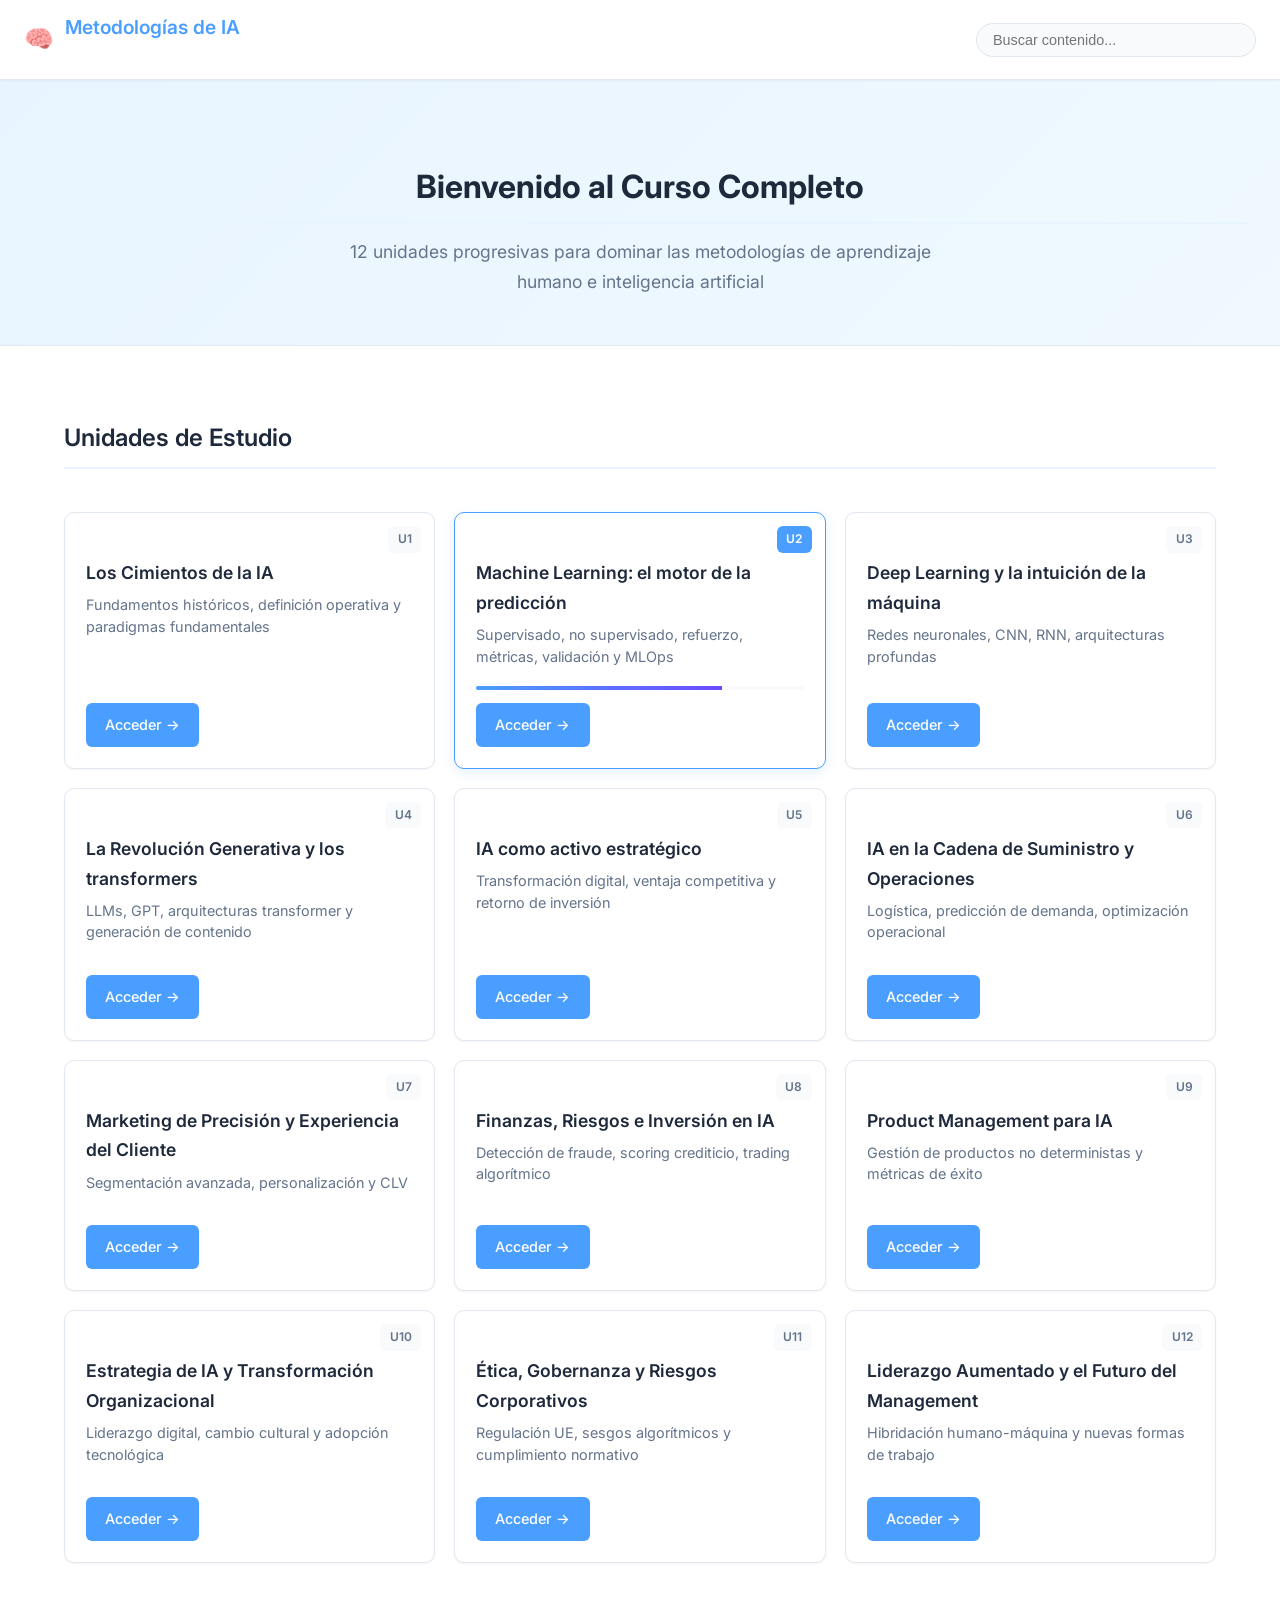
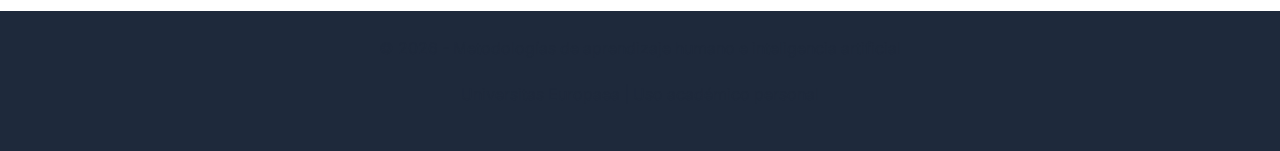
==== commit 55d9242e: "Cambiar toda la web e introducir el buscador" ====
--- a/IA/index.html
+++ b/IA/index.html
@@ -5,14 +5,20 @@
     <meta name="viewport" content="width=device-width, initial-scale=1.0">
     <title>Metodologías de IA - Portada</title>
     <link rel="stylesheet" href="css/styles.css">
+    <link rel="preconnect" href="https://fonts.googleapis.com">
+    <link href="https://fonts.googleapis.com/css2?family=Inter:wght@400;500;600;700&display=swap" rel="stylesheet">
 </head>
 <body>
-    <!-- HEADER -->
+    <!-- HEADER COMPACTO -->
     <header class="header">
         <div class="header-container">
             <div class="logo-area">
-                <h1>🧠 Metodologías de IA</h1>
-                <p class="subtitle">Aprendizaje humano e Inteligencia Artificial</p>
+                <span class="logo-icon">🧠</span>
+                <h1>Metodologías de IA</h1>
+            </div>
+            <div class="header-actions">
+                <input type="text" id="globalSearch" class="search-input" placeholder="Buscar contenido...">
+                <div id="searchResults" class="search-results"></div>
             </div>
         </div>
     </header>
@@ -21,135 +27,121 @@
     <section class="hero-section">
         <div class="hero-content">
             <h2>Bienvenido al Curso Completo</h2>
-            <p>12 unidades progresivas para dominar las metodologías de aprendizaje humano e inteligencia artificial</p>
-            <div class="stats-container">
-                <div class="stat-card">
-                    <span class="stat-number">12</span>
-                    <span class="stat-label">Unidades</span>
-                </div>
-                <div class="stat-card">
-                    <span class="stat-number">24</span>
-                    <span class="stat-label">Casos Prácticos</span>
-                </div>
-                <div class="stat-card">
-                    <span class="stat-number">180+</span>
-                    <span class="stat-label">Preguntas Test</span>
-                </div>
-            </div>
+            <p class="lead">12 unidades progresivas para dominar las metodologías de aprendizaje humano e inteligencia artificial</p>
         </div>
     </section>
     
     <!-- LISTADO DE UNIDADES -->
     <main class="units-grid">
-        <h2 class="section-title">Selecciona una Unidad de Estudio</h2>
+        <h2 class="section-title">Unidades de Estudio</h2>
         
-        <div class="unit-card">
+        <div class="unit-card" data-search="cimientos ia definicion historia">
             <div class="unit-badge">U1</div>
             <div class="unit-content">
                 <h3>Los Cimientos de la IA</h3>
                 <p>Fundamentos históricos, definición operativa y paradigmas fundamentales</p>
             </div>
-            <a href="temas/tema1.html" class="btn-units">Acceder →</a>
+            <a href="temas/tema1.html" class="btn-unit">Acceder →</a>
         </div>
         
-        <div class="unit-card featured">
-            <div class="unit-badge">U2</div>
+        <div class="unit-card featured" data-search="machine learning ml predicción clasificacion regresión">
+            <div class="unit-badge featured-badge">U2</div>
             <div class="unit-content">
                 <h3>Machine Learning: el motor de la predicción</h3>
                 <p>Supervisado, no supervisado, refuerzo, métricas, validación y MLOps</p>
-                <div class="progress-bar"><div class="progress-fill"></div></div>
+                <div class="progress-bar"><div class="progress-fill" style="width: 75%"></div></div>
             </div>
-            <a href="temas/tema2.html" class="btn-units">Acceder →</a>
+            <a href="temas/tema2.html" class="btn-unit">Acceder →</a>
         </div>
         
-        <div class="unit-card">
+        <div class="unit-card" data-search="deep learning redes neuronales cnn rnn">
             <div class="unit-badge">U3</div>
             <div class="unit-content">
                 <h3>Deep Learning y la intuición de la máquina</h3>
                 <p>Redes neuronales, CNN, RNN, arquitecturas profundas</p>
             </div>
-            <a href="temas/tema3.html" class="btn-units">Acceder →</a>
+            <a href="temas/tema3.html" class="btn-unit">Acceder →</a>
         </div>
         
-        <div class="unit-card">
+        <div class="unit-card" data-search="generativa transformers llms gpt chatgpt">
             <div class="unit-badge">U4</div>
             <div class="unit-content">
                 <h3>La Revolución Generativa y los transformers</h3>
                 <p>LLMs, GPT, arquitecturas transformer y generación de contenido</p>
             </div>
-            <a href="temas/tema4.html" class="btn-units">Acceder →</a>
+            <a href="temas/tema4.html" class="btn-unit">Acceder →</a>
         </div>
         
-        <div class="unit-card">
+        <div class="unit-card" data-search="estrategia activo transformación digital roi">
             <div class="unit-badge">U5</div>
             <div class="unit-content">
                 <h3>IA como activo estratégico</h3>
-                <p>Transformación digital, ventaja competitiva y ROI</p>
+                <p>Transformación digital, ventaja competitiva y retorno de inversión</p>
             </div>
-            <a href="temas/tema5.html" class="btn-units">Acceder →</a>
+            <a href="temas/tema5.html" class="btn-unit">Acceder →</a>
         </div>
         
-        <div class="unit-card">
+        <div class="unit-card" data-search="cadena suministro logística operaciones">
             <div class="unit-badge">U6</div>
             <div class="unit-content">
                 <h3>IA en la Cadena de Suministro y Operaciones</h3>
                 <p>Logística, predicción de demanda, optimización operacional</p>
             </div>
-            <a href="temas/tema6.html" class="btn-units">Acceder →</a>
+            <a href="temas/tema6.html" class="btn-unit">Acceder →</a>
         </div>
         
-        <div class="unit-card">
+        <div class="unit-card" data-search="marketing precisión cliente experiencia">
             <div class="unit-badge">U7</div>
             <div class="unit-content">
                 <h3>Marketing de Precisión y Experiencia del Cliente</h3>
                 <p>Segmentación avanzada, personalización y CLV</p>
             </div>
-            <a href="temas/tema7.html" class="btn-units">Acceder →</a>
+            <a href="temas/tema7.html" class="btn-unit">Acceder →</a>
         </div>
         
-        <div class="unit-card">
+        <div class="unit-card" data-search="finanzas riesgo inversión fraude">
             <div class="unit-badge">U8</div>
             <div class="unit-content">
                 <h3>Finanzas, Riesgos e Inversión en IA</h3>
                 <p>Detección de fraude, scoring crediticio, trading algorítmico</p>
             </div>
-            <a href="temas/tema8.html" class="btn-units">Acceder →</a>
+            <a href="temas/tema8.html" class="btn-unit">Acceder →</a>
         </div>
         
-        <div class="unit-card">
+        <div class="unit-card" data-search="product management productos no deterministas">
             <div class="unit-badge">U9</div>
             <div class="unit-content">
                 <h3>Product Management para IA</h3>
                 <p>Gestión de productos no deterministas y métricas de éxito</p>
             </div>
-            <a href="temas/tema9.html" class="btn-units">Acceder →</a>
+            <a href="temas/tema9.html" class="btn-unit">Acceder →</a>
         </div>
         
-        <div class="unit-card">
+        <div class="unit-card" data-search="estrategia transformación organizacional">
             <div class="unit-badge">U10</div>
             <div class="unit-content">
                 <h3>Estrategia de IA y Transformación Organizacional</h3>
                 <p>Liderazgo digital, cambio cultural y adopción tecnológica</p>
             </div>
-            <a href="temas/tema10.html" class="btn-units">Acceder →</a>
+            <a href="temas/tema10.html" class="btn-unit">Acceder →</a>
         </div>
         
-        <div class="unit-card">
+        <div class="unit-card" data-search="ética gobernanza riesgos regulacion">
             <div class="unit-badge">U11</div>
             <div class="unit-content">
                 <h3>Ética, Gobernanza y Riesgos Corporativos</h3>
                 <p>Regulación UE, sesgos algorítmicos y cumplimiento normativo</p>
             </div>
-            <a href="temas/tema11.html" class="btn-units">Acceder →</a>
+            <a href="temas/tema11.html" class="btn-unit">Acceder →</a>
         </div>
         
-        <div class="unit-card">
+        <div class="unit-card" data-search="liderazgo aumento futuro management">
             <div class="unit-badge">U12</div>
             <div class="unit-content">
                 <h3>Liderazgo Aumentado y el Futuro del Management</h3>
                 <p>Hibridación humano-máquina y nuevas formas de trabajo</p>
             </div>
-            <a href="temas/tema12.html" class="btn-units">Acceder →</a>
+            <a href="temas/tema12.html" class="btn-unit">Acceder →</a>
         </div>
     </main>
     
@@ -160,5 +152,7 @@
             <p>Universitas Europaea | Uso académico personal</p>
         </div>
     </footer>
+    
+    <script src="js/search.js"></script>
 </body>
 </html>
--- a/IA/css/styles.css
+++ b/IA/css/styles.css
@@ -0,0 +1,607 @@
+/* === VARIABLES === */
+:root {
+    --primary: #4a9eff;
+    --primary-dark: #3b7fcc;
+    --primary-light: #e8f4ff;
+    --secondary: #6d4aff;
+    --accent: #ff6b4a;
+    --success: #10b981;
+    --warning: #f59e0b;
+    --error: #ef4444;
+    --bg-light: #f8fafc;
+    --bg-white: #ffffff;
+    --text-primary: #1e293b;
+    --text-secondary: #64748b;
+    --text-muted: #94a3b8;
+    --border-color: #e2e8f0;
+    --shadow-sm: 0 1px 2px rgba(0,0,0,0.05);
+    --shadow-md: 0 2px 8px rgba(0,0,0,0.08);
+    --shadow-lg: 0 4px 16px rgba(0,0,0,0.12);
+    --radius: 10px;
+}
+
+* {
+    margin: 0;
+    padding: 0;
+    box-sizing: border-box;
+}
+
+html {
+    scroll-behavior: smooth;
+    font-size: 16px;
+}
+
+body {
+    font-family: 'Inter', -apple-system, BlinkMacSystemFont, sans-serif;
+    line-height: 1.7;
+    color: var(--text-primary);
+    background: #fff;
+    min-height: 100vh;
+}
+
+/* === HEADER COMPACTO === */
+.header {
+    background: white;
+    border-bottom: 1px solid var(--border-color);
+    padding: 0.7rem 1.5rem;
+    position: sticky;
+    top: 0;
+    z-index: 1000;
+    box-shadow: var(--shadow-sm);
+}
+
+.header-container {
+    max-width: 1400px;
+    margin: 0 auto;
+    display: flex;
+    justify-content: space-between;
+    align-items: center;
+}
+
+.logo-area {
+    display: flex;
+    align-items: center;
+    gap: 0.7rem;
+}
+
+.logo-icon {
+    font-size: 1.5rem;
+}
+
+.header .logo-area h1 {
+    font-size: 1.2rem;
+    color: var(--primary);
+    font-weight: 600;
+}
+
+.back-link {
+    color: var(--text-secondary);
+    text-decoration: none;
+    font-size: 0.9rem;
+    padding: 0.5rem 1rem;
+    border-radius: 6px;
+    transition: all 0.2s;
+}
+
+.back-link:hover {
+    background: var(--bg-light);
+    color: var(--primary);
+}
+
+/* === BUSCADOR === */
+.search-input {
+    width: 280px;
+    padding: 0.5rem 1rem;
+    border: 1px solid var(--border-color);
+    border-radius: 20px;
+    font-size: 0.9rem;
+    outline: none;
+    transition: all 0.2s;
+    background: var(--bg-light);
+}
+
+.search-input:focus {
+    border-color: var(--primary);
+    background: white;
+    box-shadow: 0 0 0 3px var(--primary-light);
+}
+
+.search-results {
+    position: absolute;
+    top: 100%;
+    left: 0;
+    right: 0;
+    background: white;
+    border: 1px solid var(--border-color);
+    border-radius: var(--radius);
+    box-shadow: var(--shadow-lg);
+    max-height: 400px;
+    overflow-y: auto;
+    display: none;
+    z-index: 1001;
+}
+
+.search-results.active {
+    display: block;
+}
+
+.search-item {
+    padding: 0.8rem 1rem;
+    border-bottom: 1px solid var(--border-color);
+    text-decoration: none;
+    display: block;
+    transition: background 0.2s;
+}
+
+.search-item:hover {
+    background: var(--bg-light);
+}
+
+.search-item strong {
+    color: var(--primary);
+}
+
+/* === HERO SECTION === */
+.hero-section {
+    background: linear-gradient(135deg, var(--primary-light), #f0f9ff);
+    padding: 3rem 2rem;
+    text-align: center;
+    border-bottom: 1px solid var(--border-color);
+}
+
+.hero-content h2 {
+    font-size: 2rem;
+    color: var(--text-primary);
+    margin-bottom: 0.8rem;
+    font-weight: 700;
+}
+
+.hero-content .lead {
+    font-size: 1.1rem;
+    color: var(--text-secondary);
+    max-width: 600px;
+    margin: 0 auto;
+}
+
+/* === UNITS GRID === */
+.units-grid {
+    max-width: 1200px;
+    margin: 2.5rem auto;
+    padding: 0 1.5rem;
+    display: grid;
+    grid-template-columns: repeat(auto-fill, minmax(300px, 1fr));
+    gap: 1.2rem;
+}
+
+.section-title {
+    grid-column: 1/-1;
+    font-size: 1.5rem;
+    color: var(--text-primary);
+    margin-bottom: 1.5rem;
+    font-weight: 600;
+}
+
+.unit-card {
+    background: white;
+    border: 1px solid var(--border-color);
+    border-radius: var(--radius);
+    padding: 1.3rem;
+    box-shadow: var(--shadow-sm);
+    transition: all 0.25s cubic-bezier(0.4, 0, 0.2, 1);
+    position: relative;
+    display: flex;
+    flex-direction: column;
+    gap: 0.8rem;
+}
+
+.unit-card:hover {
+    transform: translateY(-3px);
+    box-shadow: var(--shadow-md);
+    border-color: var(--primary);
+}
+
+.unit-card.featured {
+    border-color: var(--primary);
+    box-shadow: 0 4px 12px rgba(74, 158, 255, 0.15);
+}
+
+.unit-badge {
+    position: absolute;
+    top: 0.8rem;
+    right: 0.8rem;
+    background: var(--bg-light);
+    color: var(--text-secondary);
+    padding: 0.2rem 0.6rem;
+    border-radius: 6px;
+    font-weight: 600;
+    font-size: 0.75rem;
+}
+
+.unit-card.featured .unit-badge {
+    background: var(--primary);
+    color: white;
+}
+
+.unit-content h3 {
+    font-size: 1.1rem;
+    color: var(--text-primary);
+    margin-bottom: 0.4rem;
+    font-weight: 600;
+}
+
+.unit-content p {
+    color: var(--text-secondary);
+    font-size: 0.9rem;
+    line-height: 1.5;
+    flex-grow: 1;
+}
+
+.progress-bar {
+    height: 4px;
+    background: var(--bg-light);
+    border-radius: 2px;
+    overflow: hidden;
+    margin-top: 0.5rem;
+}
+
+.progress-fill {
+    height: 100%;
+    background: linear-gradient(90deg, var(--primary), var(--secondary));
+    transition: width 0.5s ease;
+}
+
+.btn-unit {
+    display: inline-block;
+    background: var(--primary);
+    color: white;
+    padding: 0.6rem 1.2rem;
+    border-radius: 6px;
+    text-decoration: none;
+    font-weight: 500;
+    font-size: 0.9rem;
+    transition: background 0.2s;
+    margin-top: auto;
+    align-self: flex-start;
+}
+
+.btn-unit:hover {
+    background: var(--primary-dark);
+}
+
+/* === LAYOUT TEMAS === */
+.tema-page .main-wrapper {
+    display: grid;
+    grid-template-columns: 260px 1fr;
+    max-width: 1400px;
+    margin: 0 auto;
+    min-height: calc(100vh - 140px);
+}
+
+/* === SIDEBAR === */
+.sidebar-left {
+    background: #fafafa;
+    border-right: 1px solid var(--border-color);
+    height: calc(100vh - 56px);
+    position: sticky;
+    top: 56px;
+    overflow-y: auto;
+    padding: 1.5rem 1rem;
+}
+
+.nav-header h3 {
+    color: var(--text-primary);
+    font-size: 1rem;
+    margin-bottom: 1.2rem;
+    padding-bottom: 0.8rem;
+    border-bottom: 2px solid var(--primary);
+}
+
+.nav-list {
+    list-style: none;
+}
+
+.nav-link {
+    display: block;
+    padding: 0.6rem 0.8rem;
+    color: var(--text-secondary);
+    text-decoration: none;
+    border-radius: 6px;
+    margin: 0.3rem 0;
+    transition: all 0.15s;
+    font-size: 0.85rem;
+    border-left: 2px solid transparent;
+}
+
+.nav-link:hover,
+.nav-link.active {
+    background: var(--primary-light);
+    color: var(--primary);
+    border-left-color: var(--primary);
+    font-weight: 500;
+}
+
+/* === CONTENIDO === */
+.content-main {
+    padding: 2rem 2.5rem;
+}
+
+.content-section {
+    margin-bottom: 3.5rem;
+    scroll-margin-top: 80px;
+}
+
+h1 {
+    color: var(--text-primary);
+    font-size: 2rem;
+    margin-bottom: 1.5rem;
+    font-weight: 700;
+}
+
+h2 {
+    color: var(--text-primary);
+    font-size: 1.4rem;
+    margin: 2rem 0 1.2rem;
+    padding-bottom: 0.5rem;
+    border-bottom: 2px solid var(--primary-light);
+}
+
+h3 {
+    color: var(--text-primary);
+    font-size: 1.2rem;
+    margin: 1.5rem 0 1rem;
+    font-weight: 600;
+}
+
+p {
+    margin-bottom: 1.2rem;
+    font-size: 1rem;
+    color: var(--text-primary);
+}
+
+/* === TABLES === */
+table {
+    width: 100%;
+    border-collapse: collapse;
+    margin: 1.5rem 0;
+    background: white;
+    border-radius: var(--radius);
+    overflow: hidden;
+    box-shadow: var(--shadow-sm);
+    font-size: 0.95rem;
+}
+
+th, td {
+    padding: 0.8rem 1rem;
+    border-bottom: 1px solid var(--border-color);
+    text-align: left;
+}
+
+th {
+    background: var(--primary-light);
+    color: var(--primary-dark);
+    font-weight: 600;
+}
+
+tr:last-child td {
+    border-bottom: none;
+}
+
+tr:hover {
+    background: var(--bg-light);
+}
+
+/* === CASE CARDS === */
+.case-card {
+    background: white;
+    border-left: 4px solid var(--primary);
+    padding: 1.5rem;
+    margin: 1.5rem 0;
+    border-radius: var(--radius);
+    box-shadow: var(--shadow-sm);
+}
+
+.case-header {
+    display: flex;
+    justify-content: space-between;
+    align-items: center;
+    margin-bottom: 1rem;
+}
+
+.case-header h3 {
+    margin: 0;
+    font-size: 1.1rem;
+}
+
+.solution-toggle {
+    background: var(--primary);
+    color: white;
+    border: none;
+    padding: 0.5rem 1rem;
+    border-radius: 6px;
+    cursor: pointer;
+    font-weight: 500;
+    font-size: 0.85rem;
+}
+
+.solution-content {
+    display: none;
+    margin-top: 1rem;
+    padding: 1rem;
+    background: var(--bg-light);
+    border-radius: 8px;
+    font-size: 0.95rem;
+}
+
+/* === QUIZ === */
+.quiz-question {
+    background: white;
+    padding: 1.3rem;
+    margin: 1.3rem 0;
+    border-radius: var(--radius);
+    box-shadow: var(--shadow-sm);
+}
+
+.quiz-question p {
+    font-weight: 600;
+    margin-bottom: 0.8rem;
+    font-size: 0.95rem;
+}
+
+.quiz-options {
+    display: flex;
+    flex-direction: column;
+    gap: 0.6rem;
+}
+
+.quiz-option {
+    padding: 0.8rem;
+    border: 1.5px solid var(--border-color);
+    border-radius: 6px;
+    cursor: pointer;
+    transition: all 0.15s;
+    font-size: 0.9rem;
+}
+
+.quiz-option:hover {
+    border-color: var(--primary);
+    background: var(--primary-light);
+}
+
+.quiz-option.correct {
+    border-color: var(--success);
+    background: #d1fae5;
+}
+
+.quiz-option.incorrect {
+    border-color: var(--error);
+    background: #fee2e2;
+}
+
+/* === GLOSSARY === */
+.glossary-search {
+    width: 100%;
+    padding: 0.8rem 1rem;
+    border: 1px solid var(--border-color);
+    border-radius: 8px;
+    font-size: 0.95rem;
+    margin-bottom: 1.3rem;
+    background: var(--bg-light);
+}
+
+.glossary-term {
+    background: white;
+    padding: 1.2rem;
+    margin: 0.8rem 0;
+    border-radius: var(--radius);
+    border-left: 3px solid var(--primary);
+    box-shadow: var(--shadow-sm);
+}
+
+.term-name {
+    color: var(--primary);
+    font-weight: 600;
+    font-size: 1rem;
+    display: block;
+    margin-bottom: 0.4rem;
+}
+
+.term-def {
+    color: var(--text-secondary);
+    font-size: 0.95rem;
+    line-height: 1.6;
+}
+
+/* === EXECUTIVE SUMMARY === */
+.executive-summary {
+    background: var(--primary-light);
+    padding: 1.5rem;
+    border-radius: var(--radius);
+    border: 1px solid var(--border-color);
+}
+
+.executive-summary h2 {
+    margin-top: 0;
+    color: var(--primary-dark);
+    border-bottom: none;
+    font-size: 1.2rem;
+}
+
+/* === INFO BOXES === */
+.info-box {
+    background: var(--bg-light);
+    border-left: 4px solid var(--secondary);
+    padding: 1rem 1.3rem;
+    margin: 1.3rem 0;
+    border-radius: 0 var(--radius) var(--radius) 0;
+    font-size: 0.95rem;
+}
+
+.warning-box {
+    border-left-color: var(--warning);
+    background: #fffbeb;
+}
+
+.success-box {
+    border-left-color: var(--success);
+    background: #ecfdf5;
+}
+
+/* === FOOTER === */
+.footer {
+    background: #1e293b;
+    color: white;
+    padding: 1.5rem 2rem;
+    text-align: center;
+    font-size: 0.85rem;
+    margin-top: 3rem;
+}
+
+.back-to-top {
+    color: var(--primary);
+    text-decoration: none;
+    display: inline-block;
+    margin-top: 0.5rem;
+}
+
+/* === RESPONSIVE === */
+@media (max-width: 1024px) {
+    .units-grid {
+        grid-template-columns: 1fr;
+    }
+}
+
+@media (max-width: 768px) {
+    .tema-page .main-wrapper {
+        grid-template-columns: 1fr;
+    }
+    
+    .sidebar-left {
+        display: none;
+    }
+    
+    .content-main {
+        padding: 1.5rem 1rem;
+    }
+    
+    .search-input {
+        width: 180px;
+    }
+    
+    h1 {
+        font-size: 1.6rem;
+    }
+    
+    h2 {
+        font-size: 1.2rem;
+    }
+}
+
+/* === ANIMACIONES === */
+.fade-in {
+    animation: fadeIn 0.3s ease;
+}
+
+@keyframes fadeIn {
+    from { opacity: 0; transform: translateY(10px); }
+    to { opacity: 1; transform: translateY(0); }
+}
